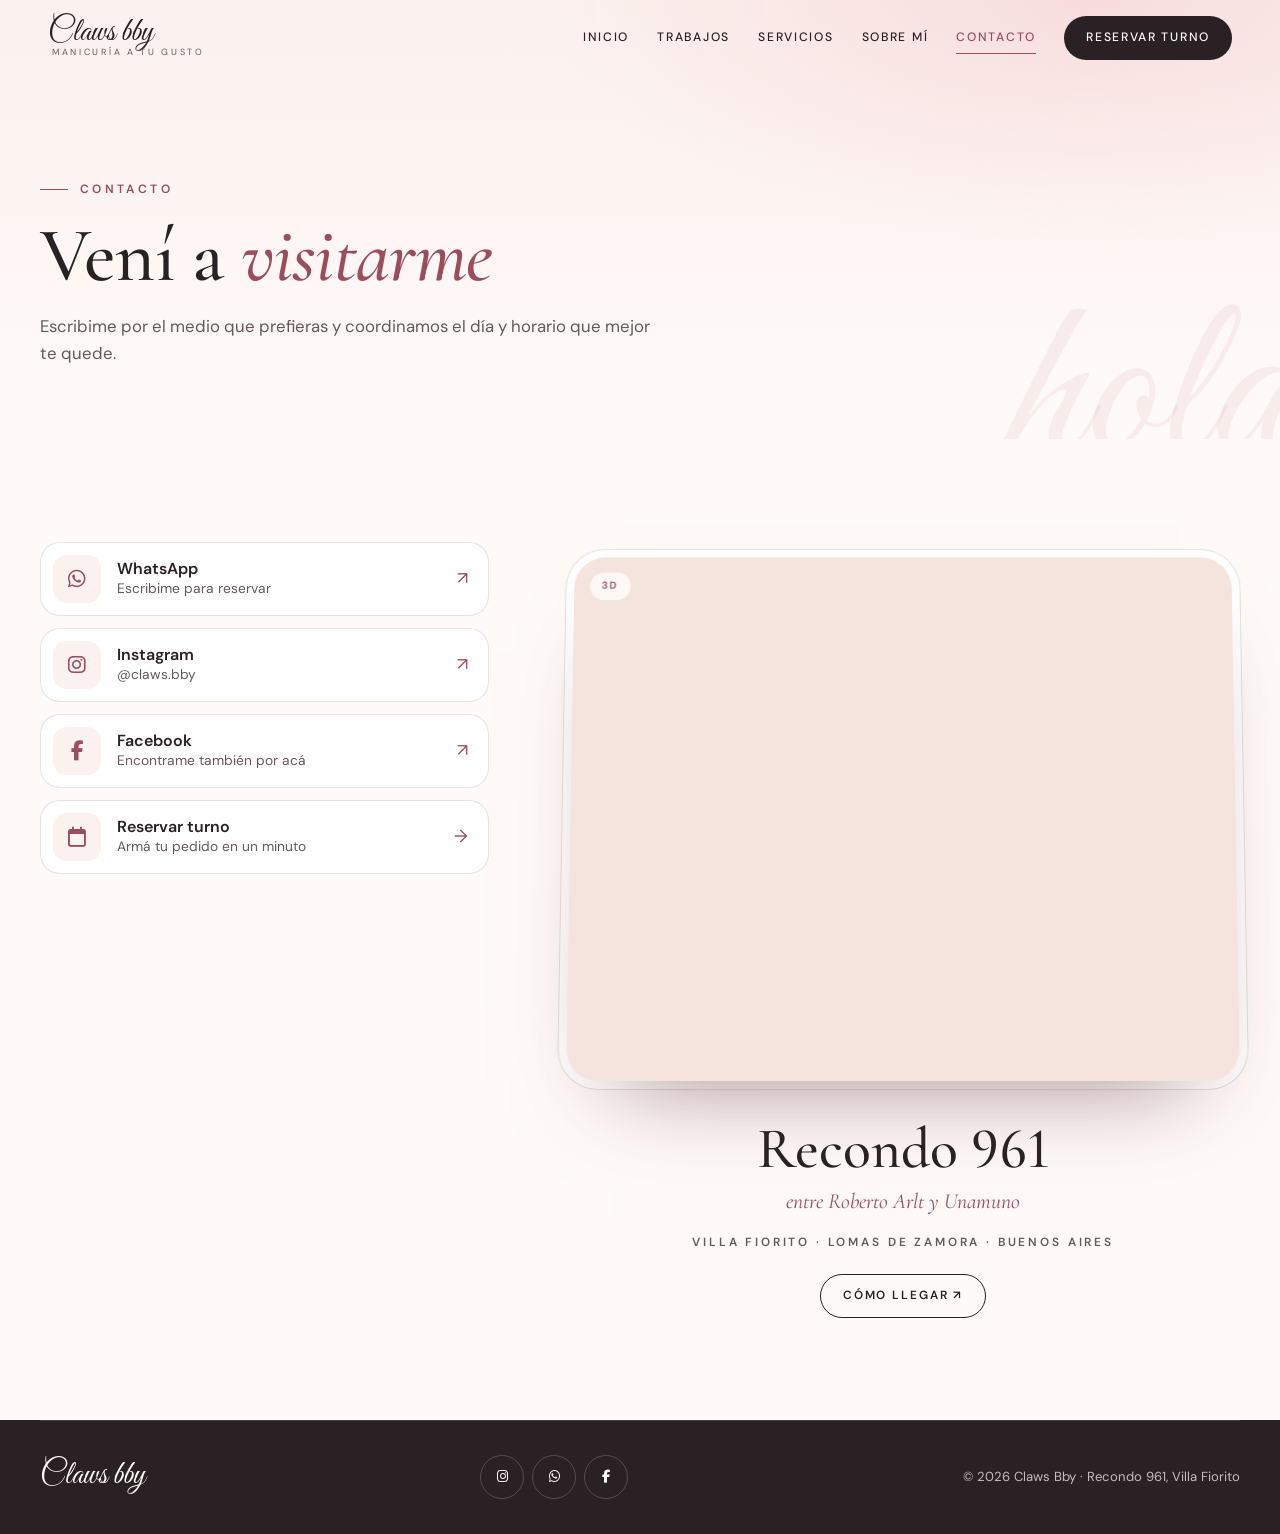
==== contacto.html @ deecb73c "Rediseño completo: rueda 3D de uñas y sitio dividido en subpáginas - Inicio de una sola pantalla: in" ====
<!DOCTYPE html>
<html lang="es">
<head>
    <meta charset="UTF-8">
    <meta name="viewport" content="width=device-width, initial-scale=1.0, viewport-fit=cover">
    <title>Claws Bby | Contacto y ubicación</title>
    <meta name="description" content="Contacto de Claws Bby: WhatsApp, Instagram, Facebook. Recondo 961 entre Roberto Arlt y Unamuno, Villa Fiorito.">
    <meta name="theme-color" content="#fbf3f1">

    <link rel="preconnect" href="https://fonts.googleapis.com">
    <link rel="preconnect" href="https://fonts.gstatic.com" crossorigin>
    <link href="https://fonts.googleapis.com/css2?family=Cormorant+Garamond:ital,wght@0,400;0,500;0,600;1,400;1,500&family=DM+Sans:opsz,wght@9..40,400;9..40,500;9..40,600&family=Great+Vibes&display=swap" rel="stylesheet">
    <link rel="stylesheet" href="https://cdnjs.cloudflare.com/ajax/libs/font-awesome/6.5.2/css/all.min.css">
    <link rel="icon" type="image/png" href="imagenes/logoclaws.png">
    <link rel="stylesheet" href="https://unpkg.com/maplibre-gl@4.7.1/dist/maplibre-gl.css">
    <link rel="stylesheet" href="styles/claws.css?v=3">

    <meta name="google-site-verification" content="ZXdp_35cvwfUtnxA4OKnfTFjsxWeMD-f0pZTL9o2TxY" />
</head>

<body>

    <a class="saltar-contenido" href="#contenido">Saltar al contenido</a>

    <header class="nav" id="nav">
        <a href="index.html" class="nav-logo" aria-label="Claws Bby, inicio">
            <span class="nav-logo-firma">Claws bby</span>
            <span class="nav-logo-sub">Manicuría a tu gusto</span>
        </a>

        <nav class="nav-links" id="nav-links" aria-label="Navegación principal">
            <a href="index.html">Inicio</a>
            <a href="trabajos.html">Trabajos</a>
            <a href="servicios.html">Servicios</a>
            <a href="sobre-mi.html">Sobre mí</a>
            <a href="contacto.html" aria-current="page">Contacto</a>
            <a href="registrar-turno.html" class="nav-cta">Reservar turno</a>
        </nav>

        <button class="nav-toggle" id="nav-toggle" type="button" aria-label="Abrir menú" aria-expanded="false" aria-controls="nav-links">
            <span></span><span></span>
        </button>
    </header>
<main id="contenido">
        <header class="cabecera">
            <div class="contenedor">
                <p class="kicker">Contacto</p>
                <h1>Vení a <em>visitarme</em></h1>
                <p class="bajada">Escribime por el medio que prefieras y coordinamos el día y horario que mejor te quede.</p>
            </div>
            <span class="cabecera-firma" aria-hidden="true">hola</span>
        </header>

        <section class="seccion">
            <div class="contenedor contacto-grid">
                <div class="canales">
                    <a class="canal revelar" href="https://wa.me/5491159372996" target="_blank" rel="noopener noreferrer">
                        <span class="canal-icono"><i class="fa-brands fa-whatsapp" aria-hidden="true"></i></span>
                        <span class="canal-texto"><strong>WhatsApp</strong><small>Escribime para reservar</small></span>
                        <span class="canal-flecha" aria-hidden="true">↗</span>
                    </a>
                    <a class="canal revelar" href="https://www.instagram.com/claws.bby" target="_blank" rel="noopener noreferrer">
                        <span class="canal-icono"><i class="fa-brands fa-instagram" aria-hidden="true"></i></span>
                        <span class="canal-texto"><strong>Instagram</strong><small>@claws.bby</small></span>
                        <span class="canal-flecha" aria-hidden="true">↗</span>
                    </a>
                    <a class="canal revelar" href="https://www.facebook.com/share/1Sc2dKCWpE/?mibextid=wwXIfr" target="_blank" rel="noopener noreferrer">
                        <span class="canal-icono"><i class="fa-brands fa-facebook-f" aria-hidden="true"></i></span>
                        <span class="canal-texto"><strong>Facebook</strong><small>Encontrame también por acá</small></span>
                        <span class="canal-flecha" aria-hidden="true">↗</span>
                    </a>
                    <a class="canal revelar" href="registrar-turno.html">
                        <span class="canal-icono"><i class="fa-regular fa-calendar" aria-hidden="true"></i></span>
                        <span class="canal-texto"><strong>Reservar turno</strong><small>Armá tu pedido en un minuto</small></span>
                        <span class="canal-flecha" aria-hidden="true">→</span>
                    </a>
                </div>

                <div class="mapa-bloque revelar">
                    <div class="mapa-marco">
                        <div class="mapa" id="mapa" role="region" aria-label="Mapa 3D con la ubicación de Claws Bby"></div>
                        <span class="mapa-etiqueta" aria-hidden="true">3D</span>
                    </div>
                    <div class="ubicacion">
                        <p class="ubicacion-nombre">Recondo 961</p>
                        <p class="ubicacion-detalle">entre Roberto Arlt y Unamuno</p>
                        <p class="ubicacion-localidad">Villa Fiorito · Lomas de Zamora · Buenos Aires</p>
                        <a class="boton boton-linea boton-chico" href="https://www.google.com/maps/dir/?api=1&amp;destination=Francisco+Recondo+961,+Villa+Fiorito,+Buenos+Aires,+Argentina" target="_blank" rel="noopener noreferrer">Cómo llegar ↗</a>
                    </div>
                </div>
            </div>
        </section>
    </main>

    <footer class="pie">
        <div class="contenedor pie-contenido">
            <a href="index.html" class="pie-firma">Claws bby</a>
            <div class="pie-redes">
                <a href="https://www.instagram.com/claws.bby" target="_blank" rel="noopener noreferrer" aria-label="Instagram"><i class="fa-brands fa-instagram" aria-hidden="true"></i></a>
                <a href="https://wa.me/5491159372996" target="_blank" rel="noopener noreferrer" aria-label="WhatsApp"><i class="fa-brands fa-whatsapp" aria-hidden="true"></i></a>
                <a href="https://www.facebook.com/share/1Sc2dKCWpE/?mibextid=wwXIfr" target="_blank" rel="noopener noreferrer" aria-label="Facebook"><i class="fa-brands fa-facebook-f" aria-hidden="true"></i></a>
            </div>
            <p>© 2026 Claws Bby · Recondo 961, Villa Fiorito</p>
        </div>
    </footer>

    <dialog class="visor" id="visor" aria-label="Foto ampliada">
        <button type="button" class="visor-cerrar" id="visor-cerrar" aria-label="Cerrar">✕</button>
        <button type="button" class="visor-nav visor-anterior" aria-label="Foto anterior">‹</button>
        <img id="visor-img" src="data:," alt="">
        <button type="button" class="visor-nav visor-siguiente" aria-label="Foto siguiente">›</button>
        <p id="visor-texto"></p>
    </dialog>

    <script src="js/comun.js?v=3" defer></script>
    <script src="https://unpkg.com/maplibre-gl@4.7.1/dist/maplibre-gl.js" defer></script>
    <script src="js/mapa.js?v=3" defer></script>
</body>
</html>
---- styles/claws.css ----
/* =========================================================
   Claws Bby · Estilos compartidos de todas las páginas
   Paleta tomada del banner: blush, nude, rosa viejo y tinta.
   ========================================================= */

@view-transition { navigation: auto; }

:root {
    --crema: #fffaf8;
    --blush: #fbf1ee;
    --blush-2: #f5e3de;
    --nude: #ead2c9;
    --rosa: #c97b86;
    --rosa-hondo: #9b4d5b;   /* rosa para texto: contraste AA sobre crema */
    --rosa-brillo: #f2c4c9;
    --oro: #c6a07a;
    --tinta: #2a2124;
    --tinta-suave: #66585c;
    --linea: rgba(42, 33, 36, 0.12);

    --f-display: "Cormorant Garamond", Georgia, serif;
    --f-firma: "Great Vibes", cursive;
    --f-texto: "DM Sans", system-ui, -apple-system, sans-serif;

    --ease-seda: cubic-bezier(0.22, 1, 0.36, 1);
    --ease-telon: cubic-bezier(0.76, 0, 0.24, 1);

    --ancho: 1200px;
    --nav-alto: 76px;
}

*,
*::before,
*::after { box-sizing: border-box; margin: 0; padding: 0; }

html { -webkit-text-size-adjust: 100%; }

body {
    font-family: var(--f-texto);
    font-size: 16px;
    line-height: 1.6;
    color: var(--tinta);
    background: var(--crema);
    -webkit-font-smoothing: antialiased;
    overflow-x: hidden;
    min-height: 100svh;
    display: flex;
    flex-direction: column;
}

main { flex: 1; }

img { display: block; max-width: 100%; }
a { color: inherit; }
button, input, select, textarea { font: inherit; color: inherit; }
button { cursor: pointer; background: none; border: 0; }

:focus-visible {
    outline: 2px solid var(--rosa-hondo);
    outline-offset: 3px;
    border-radius: 6px;
}

em {
    font-family: var(--f-display);
    font-style: italic;
    font-weight: 500;
    color: var(--rosa-hondo);
}

.contenedor {
    width: min(var(--ancho), 100% - 48px);
    margin-inline: auto;
}

.kicker {
    font-size: 0.75rem;
    font-weight: 600;
    letter-spacing: 0.28em;
    text-transform: uppercase;
    color: var(--rosa-hondo);
    display: inline-flex;
    align-items: center;
    gap: 12px;
}

.kicker::before {
    content: "";
    width: 28px;
    height: 1px;
    background: currentColor;
}

h1, h2 {
    font-family: var(--f-display);
    font-weight: 500;
    line-height: 1.02;
    letter-spacing: -0.01em;
    text-wrap: balance;
}

h1 { font-size: clamp(2.8rem, 6vw, 5.4rem); }
h2 { font-size: clamp(2.2rem, 4.4vw, 3.6rem); }

.saltar-contenido {
    position: absolute;
    left: 16px;
    top: -60px;
    z-index: 200;
    padding: 10px 16px;
    background: var(--tinta);
    color: var(--crema);
    border-radius: 999px;
    text-decoration: none;
}
.saltar-contenido:focus { top: 16px; }


/* ==================== BOTONES ==================== */

.boton {
    display: inline-flex;
    align-items: center;
    justify-content: center;
    gap: 10px;
    min-height: 52px;
    padding: 0 30px;
    border-radius: 999px;
    font-size: 0.8rem;
    font-weight: 600;
    letter-spacing: 0.16em;
    text-transform: uppercase;
    text-decoration: none;
    white-space: nowrap;
    transition: transform 0.35s var(--ease-seda), background-color 0.3s, color 0.3s, box-shadow 0.35s, border-color 0.3s;
}

.boton:hover { transform: translateY(-2px); }
.boton:active { transform: translateY(0) scale(0.98); }

.boton-relleno {
    background: var(--tinta);
    color: var(--crema);
    box-shadow: 0 14px 30px -14px rgba(42, 33, 36, 0.6);
}
.boton-relleno:hover { background: var(--rosa-hondo); }

.boton-linea { border: 1px solid var(--tinta); color: var(--tinta); }
.boton-linea:hover { background: var(--tinta); color: var(--crema); }

.boton-claro { background: var(--crema); color: var(--tinta); }
.boton-claro:hover { background: var(--rosa-brillo); }

.boton-chico { min-height: 44px; padding: 0 22px; font-size: 0.74rem; }


/* ==================== NAV ==================== */

.nav {
    position: fixed;
    top: 0;
    left: 0;
    right: 0;
    z-index: 50;
    height: var(--nav-alto);
    display: flex;
    align-items: center;
    justify-content: space-between;
    padding: 0 clamp(20px, 4vw, 48px);
    transition: background-color 0.4s, box-shadow 0.4s, transform 0.6s var(--ease-seda), opacity 0.6s;
    view-transition-name: nav;
}

.nav.con-fondo {
    background: rgba(255, 250, 248, 0.84);
    backdrop-filter: blur(14px) saturate(1.2);
    -webkit-backdrop-filter: blur(14px) saturate(1.2);
    box-shadow: 0 1px 0 var(--linea);
}

.nav-logo {
    display: flex;
    flex-direction: column;
    text-decoration: none;
    line-height: 1;
    position: relative;
    z-index: 2;
}

.nav-logo-firma { font-family: var(--f-firma); font-size: 2rem; line-height: 0.9; }

.nav-logo-sub {
    font-size: 0.56rem;
    letter-spacing: 0.3em;
    text-transform: uppercase;
    color: var(--tinta-suave);
    padding-left: 4px;
}

.nav-links {
    display: flex;
    align-items: center;
    gap: clamp(14px, 2.2vw, 32px);
}

.nav-links a {
    position: relative;
    font-size: 0.76rem;
    font-weight: 500;
    letter-spacing: 0.14em;
    text-transform: uppercase;
    text-decoration: none;
    padding: 10px 0;
}

.nav-links a:not(.nav-cta)::after {
    content: "";
    position: absolute;
    left: 0;
    right: 0;
    bottom: 4px;
    height: 1px;
    background: currentColor;
    transform: scaleX(0);
    transform-origin: right;
    transition: transform 0.4s var(--ease-seda);
}

.nav-links a:hover::after,
.nav-links a[aria-current="page"]::after { transform: scaleX(1); transform-origin: left; }

.nav-links a[aria-current="page"] { color: var(--rosa-hondo); }

.nav-links .nav-cta {
    padding: 12px 22px;
    border-radius: 999px;
    background: var(--tinta);
    color: var(--crema);
    transition: background-color 0.3s;
}
.nav-links .nav-cta:hover,
.nav-links .nav-cta[aria-current="page"] { background: var(--rosa-hondo); color: var(--crema); }

.nav-toggle { display: none; width: 44px; height: 44px; position: relative; z-index: 2; }

.nav-toggle span {
    position: absolute;
    left: 11px;
    width: 22px;
    height: 1.5px;
    background: var(--tinta);
    transition: transform 0.4s var(--ease-seda), top 0.4s var(--ease-seda);
}
.nav-toggle span:first-child { top: 18px; }
.nav-toggle span:last-child { top: 25px; }
.nav-toggle[aria-expanded="true"] span:first-child { top: 21.5px; transform: rotate(45deg); }
.nav-toggle[aria-expanded="true"] span:last-child { top: 21.5px; transform: rotate(-45deg); }


/* ==================== CABECERA DE SUBPÁGINA ==================== */

.cabecera {
    position: relative;
    padding: calc(var(--nav-alto) + clamp(48px, 8vw, 96px)) 0 clamp(40px, 6vw, 72px);
    background:
        radial-gradient(ellipse 60% 80% at 85% 0%, rgba(242, 196, 201, 0.45), transparent 70%),
        linear-gradient(180deg, var(--blush) 0%, var(--crema) 100%);
    overflow: hidden;
}

.cabecera .contenedor { position: relative; }

.cabecera h1 { margin: 18px 0 18px; max-width: 14ch; }
.cabecera p.bajada { max-width: 52ch; color: var(--tinta-suave); font-size: 1.05rem; }

.cabecera-firma {
    position: absolute;
    right: -1vw;
    bottom: -0.32em;
    font-family: var(--f-firma);
    font-size: clamp(7rem, 18vw, 16rem);
    line-height: 1;
    color: rgba(201, 123, 134, 0.1);
    pointer-events: none;
    user-select: none;
    white-space: nowrap;
}

.cabecera > .contenedor > * { animation: aparecer 0.9s var(--ease-seda) both; }
.cabecera > .contenedor > :nth-child(2) { animation-delay: 0.08s; }
.cabecera > .contenedor > :nth-child(3) { animation-delay: 0.16s; }

@keyframes aparecer { from { opacity: 0; transform: translateY(22px); } }

.seccion { padding: clamp(56px, 8vw, 110px) 0; }


/* ==================== REVELADO AL SCROLL ==================== */

.revelar {
    opacity: 0;
    transform: translateY(28px);
    transition: opacity 0.9s var(--ease-seda), transform 0.9s var(--ease-seda);
    transition-delay: var(--retraso, 0s);
}

.revelar.visible { opacity: 1; transform: none; }


/* ==================== INICIO · INTRO ==================== */

.intro {
    position: fixed;
    inset: 0;
    z-index: 100;
    display: grid;
    place-items: center;
    background: radial-gradient(ellipse at 50% 40%, #fff 0%, var(--blush) 55%, var(--blush-2) 100%);
    transition: transform 1s var(--ease-telon), border-radius 1s var(--ease-telon);
    will-change: transform;
}

.intro.saliendo {
    transform: translateY(-104%);
    border-bottom-left-radius: 50% 12vh;
    border-bottom-right-radius: 50% 12vh;
}

.intro.oculta { display: none; }

.intro-brillo {
    position: absolute;
    inset: 0;
    background:
        radial-gradient(circle at 20% 25%, rgba(242, 196, 201, 0.55), transparent 40%),
        radial-gradient(circle at 80% 75%, rgba(234, 210, 201, 0.7), transparent 45%);
    animation: respirar 6s ease-in-out infinite alternate;
}

.intro-centro {
    position: relative;
    display: flex;
    flex-direction: column;
    align-items: center;
    width: min(640px, 92vw);
}

.intro-arco {
    width: 120px;
    height: 70px;
    fill: none;
    stroke: var(--rosa);
    stroke-width: 1.4;
    stroke-linecap: round;
    stroke-dasharray: 200;
    stroke-dashoffset: 200;
    animation: trazar 1.1s var(--ease-seda) 0.1s forwards;
    margin-bottom: -18px;
}

.intro-firma { width: 100%; height: auto; overflow: visible; }

.intro-firma text {
    font-family: var(--f-firma);
    font-size: 150px;
    fill: transparent;
    stroke: var(--tinta);
    stroke-width: 1.2;
    stroke-dasharray: 1400;
    stroke-dashoffset: 1400;
    animation: trazar 2s var(--ease-seda) 0.25s forwards, rellenar 0.8s ease 1.5s forwards;
}

.intro-sub {
    display: flex;
    margin-top: -6px;
    font-size: clamp(0.72rem, 2.4vw, 0.9rem);
    font-weight: 500;
    letter-spacing: 0.32em;
    text-transform: uppercase;
    color: var(--tinta-suave);
}

.intro-sub span {
    display: inline-block;
    opacity: 0;
    transform: translateY(10px);
    animation: subir 0.6s var(--ease-seda) forwards;
}

.intro-sub .hueco { width: 0.6em; }

.intro-corazon {
    width: 18px;
    margin-top: 22px;
    fill: var(--rosa);
    opacity: 0;
    transform: scale(0);
    animation: latido 0.9s var(--ease-seda) 2.15s forwards;
}

.intro-saltar {
    position: absolute;
    bottom: max(28px, env(safe-area-inset-bottom));
    left: 50%;
    transform: translateX(-50%);
    min-height: 44px;
    padding: 0 20px;
    font-size: 0.72rem;
    letter-spacing: 0.22em;
    text-transform: uppercase;
    color: var(--tinta-suave);
    border-radius: 999px;
    transition: color 0.2s, background 0.2s;
}
.intro-saltar:hover { color: var(--tinta); background: rgba(255, 255, 255, 0.6); }

@keyframes trazar { to { stroke-dashoffset: 0; } }
@keyframes rellenar { to { fill: var(--tinta); stroke-width: 0; } }
@keyframes subir { to { opacity: 1; transform: translateY(0); } }
@keyframes latido {
    0% { opacity: 0; transform: scale(0); }
    60% { opacity: 1; transform: scale(1.35); }
    100% { opacity: 1; transform: scale(1); }
}
@keyframes respirar { to { transform: scale(1.08); opacity: 0.8; } }

body.intro-activa { overflow: hidden; }
body.intro-activa .nav { opacity: 0; transform: translateY(-20px); }
body.intro-activa .inicio-texto > *,
body.intro-activa .inicio-ficha,
body.intro-activa .pista { opacity: 0; transform: translateY(24px); }


/* ==================== INICIO · RUEDA 3D ==================== */

.inicio {
    position: relative;
    height: 100svh;
    min-height: 600px;
    display: grid;
    grid-template-columns: minmax(320px, 0.8fr) 1.3fr;
    grid-template-rows: 1fr auto;
    padding: calc(var(--nav-alto) + 2vh) clamp(24px, 5vw, 72px) 4vh;
    column-gap: 2vw;
    overflow: hidden;
    background:
        radial-gradient(ellipse 55% 65% at 68% 50%, #fff 0%, transparent 70%),
        linear-gradient(180deg, var(--blush) 0%, var(--crema) 100%);
}

.inicio-fondo { position: absolute; inset: 0; pointer-events: none; }

.orbe { position: absolute; border-radius: 50%; filter: blur(60px); opacity: 0.7; }
.orbe-1 { width: 40vw; height: 40vw; right: 10%; top: 10%; background: rgba(242, 196, 201, 0.55); }
.orbe-2 { width: 30vw; height: 30vw; left: -6%; bottom: -10%; background: rgba(234, 210, 201, 0.8); }

.inicio-texto {
    position: relative;
    z-index: 3;
    grid-column: 1;
    grid-row: 1;
    align-self: center;
    max-width: 460px;
}

.inicio-texto h1 { margin: 20px 0 20px; font-size: clamp(3rem, 6vw, 5.8rem); }
.inicio-texto h1 em { display: block; padding-left: 0.6em; }
.inicio-texto p { max-width: 36ch; color: var(--tinta-suave); font-size: 1.02rem; }

.inicio-acciones { display: flex; gap: 12px; flex-wrap: wrap; margin-top: 30px; }

.inicio-texto > *,
.inicio-ficha,
.pista { transition: opacity 0.9s var(--ease-seda), transform 0.9s var(--ease-seda); }
.inicio-texto > :nth-child(2) { transition-delay: 0.08s; }
.inicio-texto > :nth-child(3) { transition-delay: 0.16s; }
.inicio-texto > :nth-child(4) { transition-delay: 0.24s; }
.inicio-ficha { transition-delay: 0.35s; }
.pista { transition-delay: 0.5s; }

.escena3d {
    position: relative;
    z-index: 2;
    grid-column: 2;
    grid-row: 1 / span 2;
    min-height: 0;
    touch-action: pan-y;
    cursor: grab;
    user-select: none;
    -webkit-user-select: none;
}

.escena3d:active { cursor: grabbing; }

.escena3d canvas { position: absolute; inset: 0; width: 100% !important; height: 100% !important; display: block; }

.escena3d-respaldo {
    position: absolute;
    inset: 0;
    display: grid;
    place-items: center;
    text-align: center;
    padding: 24px;
    color: var(--tinta-suave);
}

.escena3d-cargando {
    position: absolute;
    left: 50%;
    top: 50%;
    width: 36px;
    height: 36px;
    margin: -18px 0 0 -18px;
    border-radius: 50%;
    border: 2px solid var(--rosa-brillo);
    border-top-color: var(--rosa-hondo);
    animation: girar 0.9s linear infinite;
}

@keyframes girar { to { transform: rotate(360deg); } }

/* ficha del diseño seleccionado */
.inicio-ficha {
    position: relative;
    z-index: 3;
    grid-column: 1;
    grid-row: 2;
    display: flex;
    align-items: center;
    gap: 22px;
    flex-wrap: wrap;
}

.contador {
    display: flex;
    align-items: baseline;
    gap: 10px;
    font-family: var(--f-display);
    font-variant-numeric: lining-nums tabular-nums;
    font-size: 1.05rem;
    color: var(--tinta-suave);
}

.contador b { font-weight: 500; font-size: 2.6rem; line-height: 1; color: var(--tinta); }

.ficha { min-width: 0; flex: 1; }

.ficha-tipo {
    font-size: 0.7rem;
    font-weight: 600;
    letter-spacing: 0.24em;
    text-transform: uppercase;
    color: var(--rosa-hondo);
}

.ficha-detalle {
    font-family: var(--f-display);
    font-size: 1.4rem;
    font-style: italic;
    line-height: 1.2;
}

.ficha.cambiando > * { animation: fichaEntra 0.5s var(--ease-seda); }

@keyframes fichaEntra {
    from { opacity: 0; transform: translateY(8px); filter: blur(4px); }
    to { opacity: 1; transform: none; filter: none; }
}

.foto-real {
    display: flex;
    align-items: center;
    gap: 10px;
    padding: 6px 14px 6px 6px;
    min-height: 52px;
    border-radius: 999px;
    background: rgba(255, 255, 255, 0.75);
    border: 1px solid var(--linea);
    font-size: 0.74rem;
    font-weight: 500;
    line-height: 1.2;
    text-align: left;
    transition: border-color 0.3s, box-shadow 0.3s;
}

.foto-real:hover { border-color: var(--rosa-brillo); box-shadow: 0 10px 24px -14px rgba(155, 77, 91, 0.5); }

.foto-real img { width: 40px; height: 40px; border-radius: 50%; object-fit: cover; }
.foto-real small { display: block; color: var(--tinta-suave); font-size: 0.68rem; }

.controles { display: flex; gap: 10px; }

.control {
    width: 48px;
    height: 48px;
    border-radius: 50%;
    border: 1px solid var(--linea);
    background: rgba(255, 255, 255, 0.6);
    display: grid;
    place-items: center;
    transition: background-color 0.3s, border-color 0.3s, transform 0.3s var(--ease-seda);
}

.control svg {
    width: 18px;
    height: 18px;
    fill: none;
    stroke: var(--tinta);
    stroke-width: 1.5;
    stroke-linecap: round;
    stroke-linejoin: round;
    transition: stroke 0.3s;
}

.control:hover { background: var(--tinta); border-color: var(--tinta); }
.control:hover svg { stroke: var(--crema); }
.control:active { transform: scale(0.94); }

.pista {
    position: absolute;
    right: clamp(24px, 5vw, 72px);
    bottom: 4vh;
    z-index: 3;
    font-size: 0.7rem;
    font-weight: 500;
    letter-spacing: 0.22em;
    text-transform: uppercase;
    color: var(--tinta-suave);
    pointer-events: none;
}

.pista.oculta { opacity: 0 !important; }

.pista-desktop, .pista-movil { display: inline-flex; align-items: center; gap: 10px; }
.pista-movil { display: none; }

.raton {
    width: 18px;
    height: 28px;
    border: 1.5px solid currentColor;
    border-radius: 10px;
    display: grid;
    justify-items: center;
    padding-top: 5px;
}

.raton span {
    width: 2px;
    height: 6px;
    border-radius: 2px;
    background: currentColor;
    animation: rueda 1.6s ease-in-out infinite;
}

.dedo { font-size: 1.1rem; animation: deslizar 1.6s ease-in-out infinite; display: inline-block; }

@keyframes rueda { 0% { transform: translateY(0); opacity: 1; } 70% { transform: translateY(8px); opacity: 0; } 100% { opacity: 0; } }
@keyframes deslizar { 0%, 100% { transform: translateX(-6px); } 50% { transform: translateX(6px); } }


/* ==================== SOBRE MÍ ==================== */

.sobre-grid {
    display: grid;
    grid-template-columns: 0.9fr 1.1fr;
    gap: clamp(40px, 7vw, 110px);
    align-items: center;
}

.sobre-foto {
    position: relative;
    aspect-ratio: 4 / 5;
    border-radius: 999px 999px 28px 28px;
    overflow: hidden;
    box-shadow: 0 40px 80px -40px rgba(90, 40, 50, 0.45);
}

.sobre-foto img { width: 100%; height: 100%; object-fit: cover; }

.sobre-sello {
    position: absolute;
    right: 22px;
    bottom: 18px;
    font-family: var(--f-firma);
    font-size: 3.6rem;
    line-height: 1;
    color: #fff;
    text-shadow: 0 2px 20px rgba(0, 0, 0, 0.3);
}

.sobre-texto h2 { margin-bottom: 22px; }
.sobre-texto > p { max-width: 52ch; color: var(--tinta-suave); margin-bottom: 14px; }

.valores {
    list-style: none;
    margin-top: 36px;
    display: grid;
    grid-template-columns: 1fr 1fr;
    border-top: 1px solid var(--linea);
}

.valores li { display: flex; gap: 16px; padding: 22px 18px 22px 0; border-bottom: 1px solid var(--linea); }

.valor-num { font-family: var(--f-display); font-style: italic; font-size: 1.1rem; color: var(--rosa-hondo); }
.valores h3 { font-size: 0.98rem; font-weight: 600; margin-bottom: 2px; }
.valores p { font-size: 0.9rem; color: var(--tinta-suave); }

.cita {
    text-align: center;
    padding: clamp(56px, 8vw, 100px) 0;
}

.cita blockquote {
    font-family: var(--f-display);
    font-style: italic;
    font-size: clamp(1.8rem, 3.6vw, 2.8rem);
    line-height: 1.2;
    max-width: 24ch;
    margin: 0 auto;
}

.cita cite { display: block; margin-top: 18px; font-family: var(--f-firma); font-size: 2.2rem; font-style: normal; color: var(--rosa-hondo); }


/* ==================== SERVICIOS ==================== */

.lista-precios { list-style: none; max-width: 880px; margin: 0 auto; counter-reset: servicio; }

.lista-precios li {
    counter-increment: servicio;
    display: grid;
    grid-template-columns: auto 1fr auto;
    align-items: end;
    gap: 22px;
    padding: 26px 8px;
    border-bottom: 1px solid var(--linea);
    border-radius: 12px;
    transition: background-color 0.4s, padding 0.4s var(--ease-seda);
}

.lista-precios li:hover { background: rgba(251, 241, 238, 0.9); padding-inline: 20px; }

.precio-nombre h3 { font-family: var(--f-display); font-size: clamp(1.5rem, 2.6vw, 2rem); font-weight: 500; line-height: 1.1; }

.precio-nombre h3::before {
    content: "0" counter(servicio);
    font-family: var(--f-texto);
    font-size: 0.7rem;
    letter-spacing: 0.2em;
    color: var(--rosa-hondo);
    margin-right: 14px;
    vertical-align: middle;
}

.precio-nombre p { color: var(--tinta-suave); font-size: 0.92rem; margin-top: 4px; }

.precio-linea {
    height: 1px;
    margin-bottom: 10px;
    background-image: linear-gradient(90deg, var(--tinta-suave) 1px, transparent 1px);
    background-size: 6px 1px;
    opacity: 0.35;
}

.lista-precios strong {
    font-family: var(--f-display);
    font-variant-numeric: lining-nums;
    font-size: clamp(1.5rem, 2.6vw, 2rem);
    font-weight: 600;
}

.pasos {
    list-style: none;
    display: grid;
    grid-template-columns: repeat(3, 1fr);
    gap: 18px;
    margin-top: 48px;
}

.paso {
    padding: 30px 28px;
    border-radius: 28px;
    background: #fff;
    border: 1px solid var(--linea);
}

.paso-num { font-family: var(--f-firma); font-size: 2.6rem; line-height: 1; color: var(--rosa); }
.paso h3 { font-family: var(--f-display); font-weight: 500; font-size: 1.6rem; margin: 10px 0 6px; }
.paso p { color: var(--tinta-suave); font-size: 0.94rem; }

.fondo-blush { background: var(--blush); border-radius: 48px; }

.titulo-centro { text-align: center; margin-bottom: 8px; }
.titulo-centro .kicker::after { content: ""; width: 28px; height: 1px; background: currentColor; }
.titulo-centro h2 { margin-top: 16px; }


/* ==================== TRABAJOS ==================== */

.filtros {
    display: flex;
    gap: 8px;
    flex-wrap: wrap;
    margin-bottom: 36px;
}

.filtro {
    min-height: 44px;
    padding: 0 20px;
    border-radius: 999px;
    border: 1px solid var(--linea);
    font-size: 0.78rem;
    font-weight: 500;
    letter-spacing: 0.08em;
    background: #fff;
    transition: background-color 0.3s, color 0.3s, border-color 0.3s;
}

.filtro:hover { border-color: var(--tinta); }
.filtro[aria-pressed="true"] { background: var(--tinta); color: var(--crema); border-color: var(--tinta); }

.galeria {
    columns: 3 280px;
    column-gap: 18px;
}

.obra {
    position: relative;
    display: block;
    width: 100%;
    margin-bottom: 18px;
    break-inside: avoid;
    border-radius: 24px;
    overflow: hidden;
    background: var(--nude);
    cursor: zoom-in;
    text-align: left;
    transition: transform 0.5s var(--ease-seda), box-shadow 0.5s;
}

.obra:nth-child(3n + 2) { aspect-ratio: 3 / 4.4; }
.obra:nth-child(3n + 1),
.obra:nth-child(3n) { aspect-ratio: 3 / 3.8; }

.obra img {
    width: 100%;
    height: 100%;
    object-fit: cover;
    transition: transform 0.9s var(--ease-seda);
}

.obra::after {
    content: "";
    position: absolute;
    inset: 0;
    background: linear-gradient(180deg, transparent 50%, rgba(42, 33, 36, 0.65));
    opacity: 0.85;
    transition: opacity 0.4s;
}

.obra-texto {
    position: absolute;
    left: 20px;
    right: 20px;
    bottom: 18px;
    z-index: 1;
    color: #fff;
}

.obra-texto small { font-size: 0.66rem; font-weight: 600; letter-spacing: 0.22em; text-transform: uppercase; opacity: 0.85; }
.obra-texto span { display: block; font-family: var(--f-display); font-style: italic; font-size: 1.35rem; line-height: 1.15; }

.obra:hover { box-shadow: 0 30px 60px -30px rgba(90, 40, 50, 0.55); }
.obra:hover img { transform: scale(1.06); }

.obra.oculta { display: none; }


/* ==================== CONTACTO ==================== */

.contacto-grid {
    display: grid;
    grid-template-columns: 0.8fr 1.2fr;
    gap: clamp(40px, 6vw, 90px);
    align-items: start;
}

.canales { display: grid; gap: 12px; }

.canal {
    display: flex;
    align-items: center;
    gap: 16px;
    min-height: 72px;
    padding: 12px 20px 12px 12px;
    border-radius: 20px;
    background: #fff;
    border: 1px solid var(--linea);
    text-decoration: none;
    transition: transform 0.4s var(--ease-seda), box-shadow 0.4s, border-color 0.3s;
}

.canal:hover { transform: translateX(6px); border-color: var(--rosa-brillo); box-shadow: 0 20px 40px -24px rgba(155, 77, 91, 0.45); }

.canal-icono {
    width: 48px;
    height: 48px;
    border-radius: 14px;
    display: grid;
    place-items: center;
    background: var(--blush);
    color: var(--rosa-hondo);
    font-size: 1.25rem;
    flex-shrink: 0;
    transition: background-color 0.3s, color 0.3s;
}

.canal:hover .canal-icono { background: var(--tinta); color: var(--crema); }

.canal-texto { display: flex; flex-direction: column; flex: 1; line-height: 1.3; }
.canal-texto strong { font-weight: 600; }
.canal-texto small { color: var(--tinta-suave); font-size: 0.86rem; }

.canal-flecha { font-size: 1.1rem; color: var(--rosa-hondo); transition: transform 0.4s var(--ease-seda); }
.canal:hover .canal-flecha { transform: translate(3px, -3px); }

.mapa-marco {
    position: relative;
    aspect-ratio: 5 / 4;
    border-radius: 32px;
    overflow: hidden;
    background: var(--blush-2);
    box-shadow: 0 50px 90px -50px rgba(90, 40, 50, 0.55), 0 0 0 8px #fff, 0 0 0 9px var(--linea);
    transform: perspective(1400px) rotateX(4deg);
    transform-origin: 50% 100%;
}

.mapa { position: absolute; inset: 0; }

.mapa-etiqueta {
    position: absolute;
    top: 16px;
    left: 16px;
    z-index: 2;
    padding: 6px 12px;
    border-radius: 999px;
    background: rgba(255, 250, 248, 0.9);
    font-size: 0.66rem;
    font-weight: 600;
    letter-spacing: 0.22em;
    color: var(--rosa-hondo);
}

.mapa-iframe { width: 100%; height: 100%; border: 0; filter: saturate(0.6) sepia(0.15) hue-rotate(-12deg); }

.pin { position: relative; width: 56px; height: 72px; display: grid; justify-items: center; }

.pin-gota {
    width: 48px;
    height: 48px;
    border-radius: 50% 50% 50% 0;
    transform: rotate(-45deg);
    background: linear-gradient(135deg, var(--rosa) 0%, var(--rosa-hondo) 100%);
    box-shadow: 0 10px 24px -6px rgba(155, 77, 91, 0.6), 0 0 0 4px #fff;
    display: grid;
    place-items: center;
    animation: pinRebote 2.4s var(--ease-seda) infinite;
}

.pin-gota svg { width: 20px; transform: rotate(45deg); fill: #fff; }

.pin-sombra {
    position: absolute;
    bottom: 0;
    width: 26px;
    height: 8px;
    border-radius: 50%;
    background: rgba(90, 40, 50, 0.3);
    filter: blur(2px);
    animation: pinSombra 2.4s var(--ease-seda) infinite;
}

.pin-onda {
    position: absolute;
    bottom: -14px;
    width: 90px;
    height: 36px;
    border-radius: 50%;
    border: 2px solid var(--rosa);
    opacity: 0;
    animation: onda 2.4s ease-out infinite;
}

@keyframes pinRebote { 0%, 100% { translate: 0 0; } 50% { translate: 0 -8px; } }
@keyframes pinSombra { 0%, 100% { transform: scale(1); opacity: 1; } 50% { transform: scale(0.7); opacity: 0.6; } }
@keyframes onda { 0% { transform: scale(0.3); opacity: 0.9; } 100% { transform: scale(1.4); opacity: 0; } }

.ubicacion { margin-top: 40px; text-align: center; }

.ubicacion-nombre { font-family: var(--f-display); font-size: clamp(2.4rem, 5vw, 3.6rem); font-weight: 500; line-height: 1; font-variant-numeric: lining-nums; }
.ubicacion-detalle { font-family: var(--f-display); font-style: italic; font-size: 1.35rem; color: var(--rosa-hondo); margin-top: 6px; }

.ubicacion-localidad {
    font-size: 0.74rem;
    font-weight: 600;
    letter-spacing: 0.24em;
    text-transform: uppercase;
    color: var(--tinta-suave);
    margin: 14px 0 22px;
}

.maplibregl-ctrl-group { border-radius: 14px !important; box-shadow: 0 8px 20px -10px rgba(0, 0, 0, 0.25) !important; }
.maplibregl-ctrl-attrib { font-size: 10px; background: rgba(255, 250, 248, 0.75) !important; }


/* ==================== TURNOS ==================== */

.turno-grid {
    display: grid;
    grid-template-columns: 1.25fr 0.75fr;
    gap: clamp(28px, 4vw, 56px);
    align-items: start;
}

.tarjeta-form {
    padding: clamp(28px, 4vw, 48px);
    border-radius: 32px;
    background: #fff;
    border: 1px solid var(--linea);
    box-shadow: 0 40px 80px -50px rgba(90, 40, 50, 0.4);
}

.tarjeta-form h2 { font-size: clamp(1.9rem, 3vw, 2.4rem); margin-bottom: 6px; }
.tarjeta-form > p { color: var(--tinta-suave); margin-bottom: 28px; }

.campos { display: grid; grid-template-columns: 1fr 1fr; gap: 18px; }
.campo { display: flex; flex-direction: column; gap: 8px; }
.campo-ancho { grid-column: 1 / -1; }

.campo label,
.campo legend { font-size: 0.78rem; font-weight: 600; letter-spacing: 0.06em; }

.campo input,
.campo select,
.campo textarea {
    min-height: 52px;
    padding: 12px 16px;
    border-radius: 16px;
    border: 1px solid var(--linea);
    background: var(--crema);
    font-size: 1rem;
    transition: border-color 0.3s, box-shadow 0.3s, background-color 0.3s;
}

.campo textarea { min-height: 110px; resize: vertical; }

.campo input:focus,
.campo select:focus,
.campo textarea:focus {
    outline: none;
    border-color: var(--rosa);
    background: #fff;
    box-shadow: 0 0 0 4px rgba(242, 196, 201, 0.55);
}

.campo .ayuda { font-size: 0.8rem; color: var(--tinta-suave); }
.campo .error { font-size: 0.8rem; color: #b3261e; min-height: 1em; }

.opciones-chip { display: flex; gap: 8px; flex-wrap: wrap; border: 0; }

.opciones-chip label {
    position: relative;
    display: inline-flex;
    align-items: center;
    min-height: 44px;
    padding: 0 18px;
    border-radius: 999px;
    border: 1px solid var(--linea);
    background: var(--crema);
    font-weight: 500;
    font-size: 0.88rem;
    letter-spacing: 0;
    cursor: pointer;
    transition: background-color 0.3s, color 0.3s, border-color 0.3s;
}

.opciones-chip input { position: absolute; opacity: 0; pointer-events: none; }
.opciones-chip label:has(input:checked) { background: var(--tinta); color: var(--crema); border-color: var(--tinta); }
.opciones-chip label:has(input:focus-visible) { outline: 2px solid var(--rosa-hondo); outline-offset: 3px; }

.form-pie { display: flex; align-items: center; gap: 16px; flex-wrap: wrap; margin-top: 28px; }
.form-pie small { color: var(--tinta-suave); font-size: 0.82rem; max-width: 32ch; }

.boton-whatsapp { background: #1f7a4d; color: #fff; }
.boton-whatsapp:hover { background: #17603c; }

.lateral { display: grid; gap: 18px; }

.tarjeta-qr {
    padding: 28px;
    border-radius: 32px;
    background: var(--blush);
    text-align: center;
}

.tarjeta-qr img {
    width: min(220px, 100%);
    margin: 18px auto 14px;
    border-radius: 20px;
    background: #fff;
    padding: 12px;
}

.tarjeta-qr p { color: var(--tinta-suave); font-size: 0.9rem; }


/* ==================== CTA Y FOOTER ==================== */

.final {
    position: relative;
    padding: clamp(80px, 11vw, 140px) 0;
    background: var(--tinta);
    color: var(--crema);
    text-align: center;
    overflow: hidden;
}

.final-firma {
    position: absolute;
    left: 50%;
    top: 50%;
    transform: translate(-50%, -55%);
    font-family: var(--f-firma);
    font-size: clamp(8rem, 22vw, 20rem);
    color: rgba(242, 196, 201, 0.08);
    white-space: nowrap;
    pointer-events: none;
}

.final-contenido { position: relative; }
.final h2 { max-width: 16ch; margin: 0 auto 36px; }
.final h2 em { color: var(--rosa-brillo); display: block; }

.pie { background: var(--tinta); color: rgba(255, 250, 248, 0.72); padding: 0 0 32px; }

.pie-contenido {
    display: flex;
    align-items: center;
    justify-content: space-between;
    gap: 24px;
    padding-top: 30px;
    border-top: 1px solid rgba(255, 250, 248, 0.12);
    font-size: 0.82rem;
    flex-wrap: wrap;
}

.pie-firma { font-family: var(--f-firma); font-size: 2rem; color: var(--crema); text-decoration: none; }

.pie-redes { display: flex; gap: 8px; }

.pie-redes a {
    width: 44px;
    height: 44px;
    border-radius: 50%;
    display: grid;
    place-items: center;
    border: 1px solid rgba(255, 250, 248, 0.2);
    color: var(--crema);
    text-decoration: none;
    transition: background-color 0.3s, color 0.3s;
}

.pie-redes a:hover { background: var(--rosa-brillo); color: var(--tinta); }

/* footer mínimo del inicio */
.pie-inicio { display: none; }


/* ==================== VISOR ==================== */

.visor {
    margin: auto;
    border: 0;
    padding: 0;
    background: transparent;
    max-width: min(92vw, 560px);
    overflow: visible;
}

.visor::backdrop { background: rgba(42, 33, 36, 0.75); backdrop-filter: blur(8px); }
.visor[open] { animation: visorEntra 0.5s var(--ease-seda); }

.visor img {
    max-height: 78vh;
    width: auto;
    margin: 0 auto;
    border-radius: 24px;
    box-shadow: 0 40px 80px -20px rgba(0, 0, 0, 0.5);
}

.visor p { margin-top: 16px; text-align: center; color: var(--crema); font-family: var(--f-display); font-style: italic; font-size: 1.3rem; }

.visor-cerrar,
.visor-nav {
    position: absolute;
    width: 44px;
    height: 44px;
    border-radius: 50%;
    background: var(--crema);
    color: var(--tinta);
    font-size: 1rem;
    z-index: 2;
    display: grid;
    place-items: center;
}

.visor-cerrar { top: -14px; right: -14px; }
.visor-nav { top: 50%; transform: translateY(-50%); }
.visor-anterior { left: -22px; }
.visor-siguiente { right: -22px; }

@keyframes visorEntra { from { opacity: 0; transform: scale(0.94) translateY(12px); } }


/* ==================== RESPONSIVE ==================== */

@media (max-width: 1023px) {
    .inicio {
        height: auto;
        min-height: 100svh;
        grid-template-columns: 1fr;
        grid-template-rows: auto minmax(330px, 1fr) auto;
        padding: calc(var(--nav-alto) + 4px) 20px calc(24px + env(safe-area-inset-bottom));
        text-align: center;
    }

    .inicio-texto { grid-row: 1; justify-self: center; max-width: 560px; }
    .inicio-texto h1 { margin: 10px 0 8px; font-size: clamp(2.4rem, 9vw, 3.8rem); }
    .inicio-texto h1 em { display: inline; padding-left: 0; white-space: nowrap; }
    .inicio-texto p { margin: 0 auto; font-size: 0.95rem; }
    .inicio-acciones { justify-content: center; margin-top: 18px; }
    .inicio-acciones .boton { min-height: 46px; padding: 0 22px; }

    .escena3d { grid-column: 1; grid-row: 2; min-height: 330px; margin: 0 -20px; }

    .inicio-ficha { grid-row: 3; justify-content: center; gap: 14px; }
    .contador { display: none; }
    .ficha { flex: 1 1 100%; text-align: center; }
    .ficha-detalle { font-size: 1.25rem; }

    .pista { left: 0; right: 0; bottom: auto; top: auto; text-align: center; position: relative; grid-column: 1; grid-row: 2; align-self: end; margin-bottom: 6px; }

    .sobre-grid, .contacto-grid, .turno-grid { grid-template-columns: 1fr; }
    .sobre-foto { max-width: 420px; margin: 0 auto; width: 100%; }
    .pasos { grid-template-columns: 1fr; }
}

@media (max-width: 1023px), (pointer: coarse) {
    .pista-desktop { display: none; }
    .pista-movil { display: inline-flex; }
}

@media (max-width: 900px) {
    .nav-toggle { display: block; }

    .nav-links {
        position: fixed;
        inset: 0;
        flex-direction: column;
        justify-content: center;
        gap: 14px;
        background: rgba(255, 250, 248, 0.97);
        backdrop-filter: blur(16px);
        -webkit-backdrop-filter: blur(16px);
        opacity: 0;
        visibility: hidden;
        transition: opacity 0.4s, visibility 0.4s;
    }

    .nav-links a { font-family: var(--f-display); font-size: 2rem; letter-spacing: 0; text-transform: none; }
    .nav-links .nav-cta { font-family: var(--f-texto); font-size: 0.85rem; letter-spacing: 0.16em; text-transform: uppercase; margin-top: 12px; }

    .nav-links.abierto { opacity: 1; visibility: visible; }
}

@media (max-width: 600px) {
    :root { --nav-alto: 66px; }
    .nav-logo-firma { font-size: 1.7rem; }

    .valores { grid-template-columns: 1fr; }
    .lista-precios li { grid-template-columns: 1fr auto; gap: 12px; padding: 22px 4px; }
    .precio-linea { display: none; }
    .fondo-blush { border-radius: 32px; }

    .campos { grid-template-columns: 1fr; }

    .mapa-marco { aspect-ratio: 4 / 5; border-radius: 26px; transform: none; }

    .pie-contenido { flex-direction: column; text-align: center; }

    .visor-anterior { left: 6px; }
    .visor-siguiente { right: 6px; }
    .visor-cerrar { right: 6px; top: 6px; }
}

@media (min-width: 1024px) and (max-height: 760px) {
    .inicio-texto h1 { font-size: clamp(2.6rem, 5vw, 4.4rem); }
}

@media (prefers-reduced-motion: reduce) {
    *, *::before, *::after {
        animation-duration: 0.01ms !important;
        animation-iteration-count: 1 !important;
        transition-duration: 0.01ms !important;
    }
    .revelar { opacity: 1; transform: none; }
    @view-transition { navigation: none; }
}
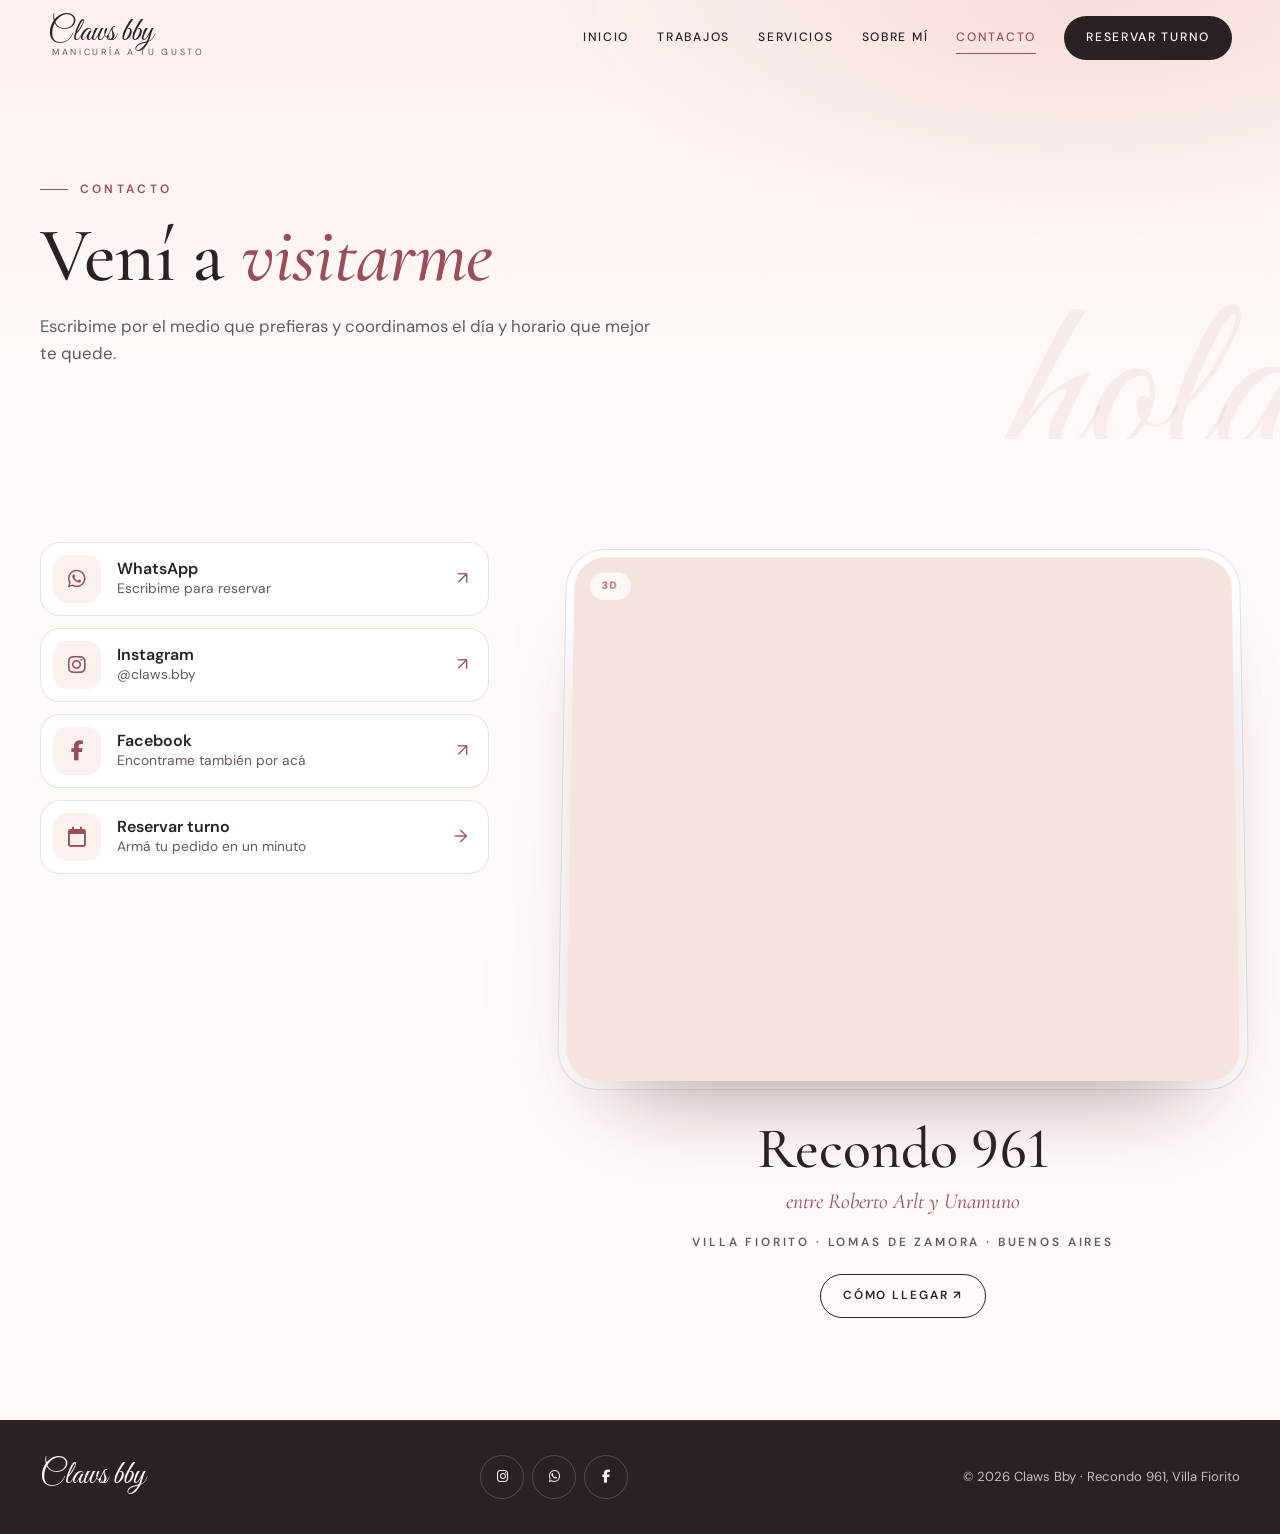
==== commit a481cf5b: "Volver al catálogo 3D con fotos reales y sacar las uñas 3D - El inicio vuelve a mostrar las fotos de" ====
--- a/contacto.html
+++ b/contacto.html
@@ -13,7 +13,7 @@
     <link rel="stylesheet" href="https://cdnjs.cloudflare.com/ajax/libs/font-awesome/6.5.2/css/all.min.css">
     <link rel="icon" type="image/png" href="imagenes/logoclaws.png">
     <link rel="stylesheet" href="https://unpkg.com/maplibre-gl@4.7.1/dist/maplibre-gl.css">
-    <link rel="stylesheet" href="styles/claws.css?v=3">
+    <link rel="stylesheet" href="styles/claws.css?v=4">
 
     <meta name="google-site-verification" content="ZXdp_35cvwfUtnxA4OKnfTFjsxWeMD-f0pZTL9o2TxY" />
 </head>
@@ -112,8 +112,8 @@
         <p id="visor-texto"></p>
     </dialog>
 
-    <script src="js/comun.js?v=3" defer></script>
+    <script src="js/comun.js?v=4" defer></script>
     <script src="https://unpkg.com/maplibre-gl@4.7.1/dist/maplibre-gl.js" defer></script>
-    <script src="js/mapa.js?v=3" defer></script>
+    <script src="js/mapa.js?v=4" defer></script>
 </body>
 </html>
--- a/styles/claws.css
+++ b/styles/claws.css
@@ -493,32 +493,60 @@
 
 .escena3d:active { cursor: grabbing; }
 
-.escena3d canvas { position: absolute; inset: 0; width: 100% !important; height: 100% !important; display: block; }
-
-.escena3d-respaldo {
+/* Carrusel 3D de fotos */
+.escena3d { display: grid; place-items: center; }
+
+.carrusel {
+    --tarjeta-w: clamp(210px, 18vw, 280px);
+    --tarjeta-h: calc(var(--tarjeta-w) * 1.36);
+    --radio: 500px;
+    position: relative;
+    width: var(--tarjeta-w);
+    height: var(--tarjeta-h);
+    perspective: 1100px;
+    perspective-origin: 50% 45%;
+    margin-top: -4vh;
+}
+
+.anillo { position: absolute; inset: 0; transform-style: preserve-3d; will-change: transform; }
+
+.tarjeta {
     position: absolute;
     inset: 0;
-    display: grid;
-    place-items: center;
-    text-align: center;
-    padding: 24px;
-    color: var(--tinta-suave);
-}
-
-.escena3d-cargando {
+    border-radius: 22px;
+    overflow: hidden;
+    backface-visibility: hidden;
+    -webkit-backface-visibility: hidden;
+    background: var(--nude);
+    box-shadow: 0 30px 60px -30px rgba(90, 40, 50, 0.45), 0 0 0 1px rgba(255, 255, 255, 0.5) inset;
+    transition: box-shadow 0.5s var(--ease-seda);
+    -webkit-box-reflect: below 14px linear-gradient(transparent 72%, rgba(255, 255, 255, 0.22));
+}
+
+.tarjeta img { width: 100%; height: 100%; object-fit: cover; pointer-events: none; }
+
+.tarjeta::after {
+    content: "";
+    position: absolute;
+    inset: 0;
+    background: linear-gradient(115deg, rgba(255, 255, 255, 0.35) 0%, transparent 32%, transparent 70%, rgba(255, 255, 255, 0.12) 100%);
+    pointer-events: none;
+}
+
+.tarjeta.activa { box-shadow: 0 40px 80px -28px rgba(155, 77, 91, 0.55), 0 0 0 1px rgba(255, 255, 255, 0.8) inset; cursor: zoom-in; }
+
+.carrusel-piso {
     position: absolute;
     left: 50%;
-    top: 50%;
-    width: 36px;
-    height: 36px;
-    margin: -18px 0 0 -18px;
+    top: calc(100% + 40px);
+    width: calc(var(--radio) * 2.1);
+    height: 120px;
+    transform: translateX(-50%);
     border-radius: 50%;
-    border: 2px solid var(--rosa-brillo);
-    border-top-color: var(--rosa-hondo);
-    animation: girar 0.9s linear infinite;
-}
-
-@keyframes girar { to { transform: rotate(360deg); } }
+    background: radial-gradient(ellipse at center, rgba(201, 123, 134, 0.22) 0%, transparent 68%);
+    pointer-events: none;
+    z-index: -1;
+}
 
 /* ficha del diseño seleccionado */
 .inicio-ficha {
@@ -1242,7 +1270,8 @@
     .inicio-acciones { justify-content: center; margin-top: 18px; }
     .inicio-acciones .boton { min-height: 46px; padding: 0 22px; }
 
-    .escena3d { grid-column: 1; grid-row: 2; min-height: 330px; margin: 0 -20px; }
+    .escena3d { grid-column: 1; grid-row: 2; min-height: 330px; margin: 0 -20px; overflow: hidden; }
+    .carrusel { --tarjeta-w: min(44vw, 27svh, 240px); margin-top: -30px; }
 
     .inicio-ficha { grid-row: 3; justify-content: center; gap: 14px; }
     .contador { display: none; }
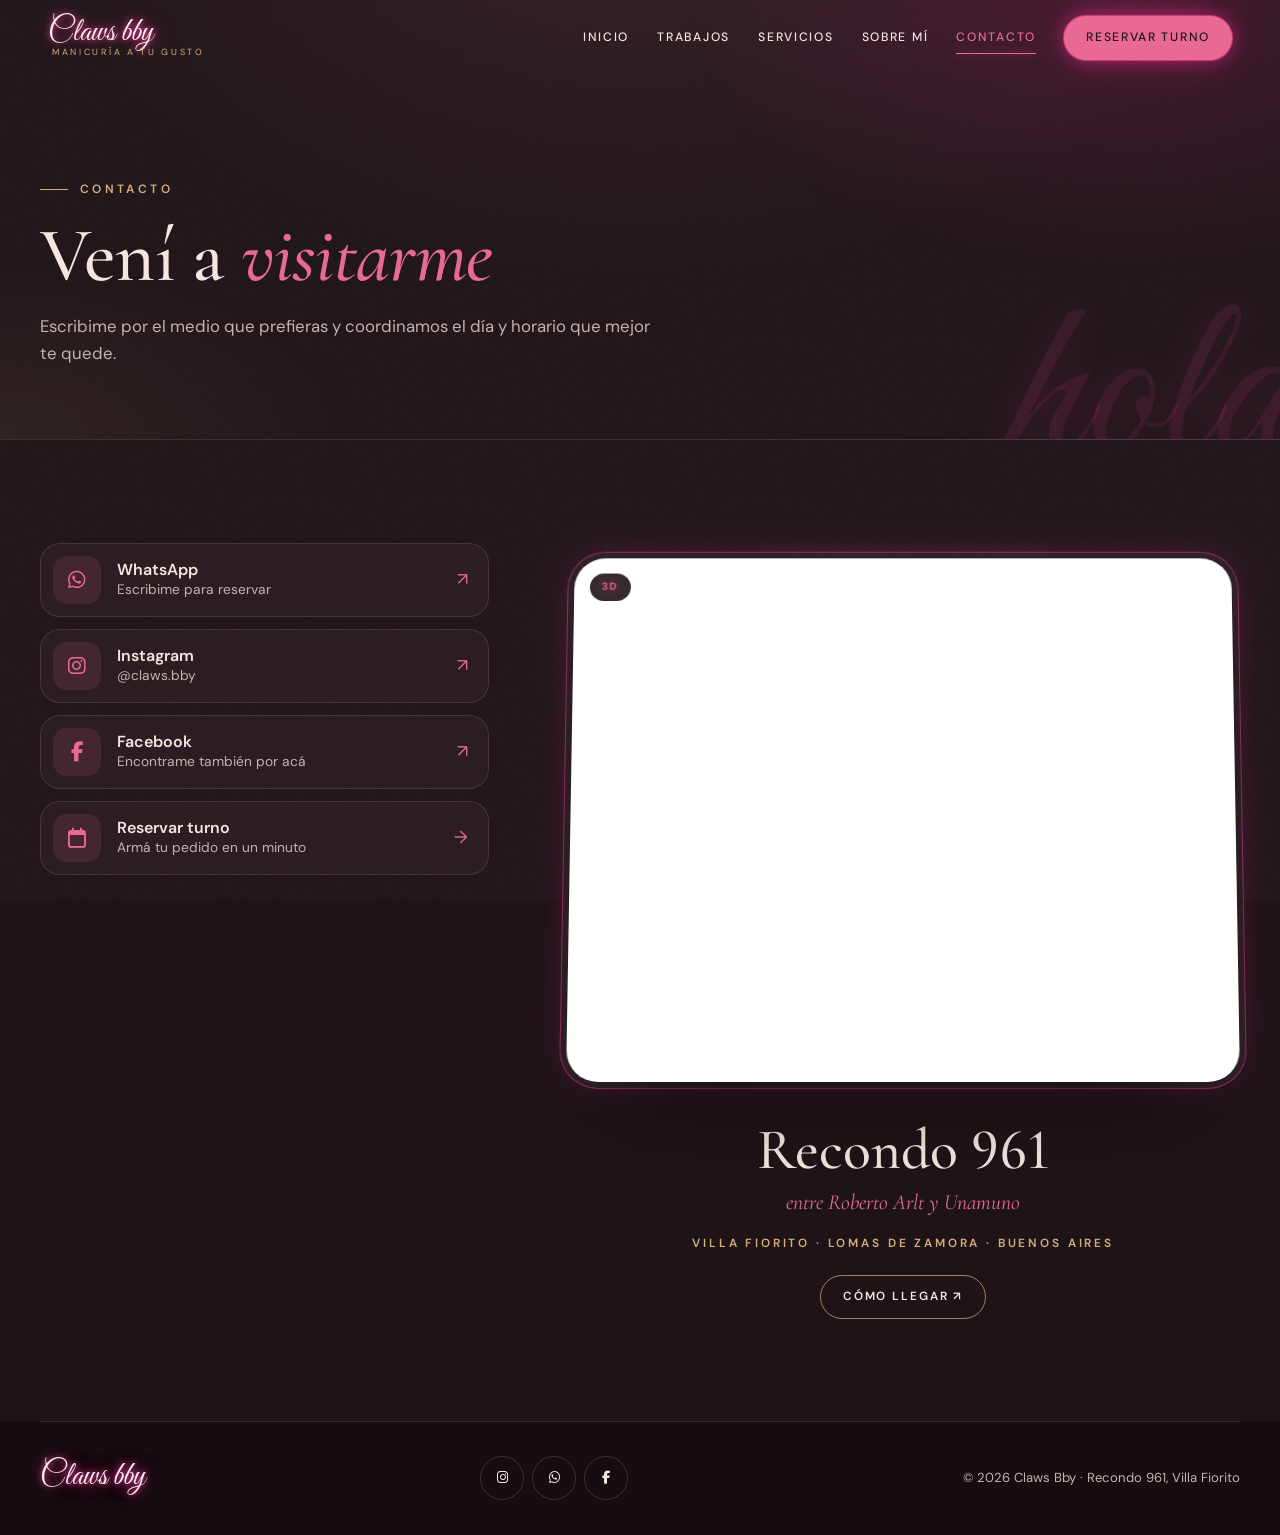
==== commit e0385806: "Nuevo estilo "Noche glam + neón" en todo el sitio - Fondo ciruela oscuro, texto crema, acentos rosa " ====
--- a/contacto.html
+++ b/contacto.html
@@ -5,7 +5,7 @@
     <meta name="viewport" content="width=device-width, initial-scale=1.0, viewport-fit=cover">
     <title>Claws Bby | Contacto y ubicación</title>
     <meta name="description" content="Contacto de Claws Bby: WhatsApp, Instagram, Facebook. Recondo 961 entre Roberto Arlt y Unamuno, Villa Fiorito.">
-    <meta name="theme-color" content="#fbf3f1">
+    <meta name="theme-color" content="#1e1418">
 
     <link rel="preconnect" href="https://fonts.googleapis.com">
     <link rel="preconnect" href="https://fonts.gstatic.com" crossorigin>
@@ -13,7 +13,7 @@
     <link rel="stylesheet" href="https://cdnjs.cloudflare.com/ajax/libs/font-awesome/6.5.2/css/all.min.css">
     <link rel="icon" type="image/png" href="imagenes/logoclaws.png">
     <link rel="stylesheet" href="https://unpkg.com/maplibre-gl@4.7.1/dist/maplibre-gl.css">
-    <link rel="stylesheet" href="styles/claws.css?v=4">
+    <link rel="stylesheet" href="styles/claws.css?v=6">
 
     <meta name="google-site-verification" content="ZXdp_35cvwfUtnxA4OKnfTFjsxWeMD-f0pZTL9o2TxY" />
 </head>
@@ -112,8 +112,8 @@
         <p id="visor-texto"></p>
     </dialog>
 
-    <script src="js/comun.js?v=4" defer></script>
+    <script src="js/comun.js?v=6" defer></script>
     <script src="https://unpkg.com/maplibre-gl@4.7.1/dist/maplibre-gl.js" defer></script>
-    <script src="js/mapa.js?v=4" defer></script>
+    <script src="js/mapa.js?v=6" defer></script>
 </body>
 </html>
--- a/styles/claws.css
+++ b/styles/claws.css
@@ -6,17 +6,24 @@
 @view-transition { navigation: auto; }
 
 :root {
-    --crema: #fffaf8;
-    --blush: #fbf1ee;
-    --blush-2: #f5e3de;
-    --nude: #ead2c9;
-    --rosa: #c97b86;
-    --rosa-hondo: #9b4d5b;   /* rosa para texto: contraste AA sobre crema */
-    --rosa-brillo: #f2c4c9;
-    --oro: #c6a07a;
-    --tinta: #2a2124;
-    --tinta-suave: #66585c;
-    --linea: rgba(42, 33, 36, 0.12);
+    /* Paleta "Noche glam + neón" */
+    --crema: #1e1418;        /* fondo ciruela oscuro */
+    --blush: #26191f;        /* superficie 1 */
+    --blush-2: #312129;      /* superficie 2 */
+    --superficie: #2b1d23;   /* tarjetas */
+    --superficie-trans: rgba(43, 29, 35, 0.72);
+    --nude: #3a2830;
+    --rosa: #e86a92;         /* bubblegum */
+    --rosa-hondo: #f08aab;   /* rosa para texto sobre oscuro */
+    --rosa-brillo: #ff4fa3;  /* neón */
+    --neon: #ff2d95;
+    --oro: #d4af7a;
+    --tinta: #f5e6e0;        /* texto crema */
+    --tinta-suave: #c7b2ad;
+    --linea: rgba(245, 230, 224, 0.12);
+
+    --glow-neon: 0 0 6px rgba(255, 79, 163, 0.9), 0 0 18px rgba(255, 45, 149, 0.55), 0 0 36px rgba(255, 45, 149, 0.3);
+    --glow-caja: 0 0 0 1px rgba(255, 79, 163, 0.6), 0 0 18px rgba(255, 45, 149, 0.45), 0 0 40px -6px rgba(255, 45, 149, 0.45);
 
     --f-display: "Cormorant Garamond", Georgia, serif;
     --f-firma: "Great Vibes", cursive;
@@ -141,7 +148,7 @@
 .boton-relleno {
     background: var(--tinta);
     color: var(--crema);
-    box-shadow: 0 14px 30px -14px rgba(42, 33, 36, 0.6);
+    box-shadow: 0 14px 30px -14px rgba(10, 5, 8, 0.6);
 }
 .boton-relleno:hover { background: var(--rosa-hondo); }
 
@@ -172,7 +179,7 @@
 }
 
 .nav.con-fondo {
-    background: rgba(255, 250, 248, 0.84);
+    background: rgba(30, 20, 24, 0.84);
     backdrop-filter: blur(14px) saturate(1.2);
     -webkit-backdrop-filter: blur(14px) saturate(1.2);
     box-shadow: 0 1px 0 var(--linea);
@@ -263,7 +270,7 @@
     position: relative;
     padding: calc(var(--nav-alto) + clamp(48px, 8vw, 96px)) 0 clamp(40px, 6vw, 72px);
     background:
-        radial-gradient(ellipse 60% 80% at 85% 0%, rgba(242, 196, 201, 0.45), transparent 70%),
+        radial-gradient(ellipse 60% 80% at 85% 0%, rgba(232, 106, 146, 0.2), transparent 70%),
         linear-gradient(180deg, var(--blush) 0%, var(--crema) 100%);
     overflow: hidden;
 }
@@ -280,7 +287,7 @@
     font-family: var(--f-firma);
     font-size: clamp(7rem, 18vw, 16rem);
     line-height: 1;
-    color: rgba(201, 123, 134, 0.1);
+    color: rgba(232, 106, 146, 0.12);
     pointer-events: none;
     user-select: none;
     white-space: nowrap;
@@ -315,7 +322,7 @@
     z-index: 100;
     display: grid;
     place-items: center;
-    background: radial-gradient(ellipse at 50% 40%, #fff 0%, var(--blush) 55%, var(--blush-2) 100%);
+    background: radial-gradient(ellipse at 50% 40%, #2e1c25 0%, var(--crema) 60%, #140c10 100%);
     transition: transform 1s var(--ease-telon), border-radius 1s var(--ease-telon);
     will-change: transform;
 }
@@ -332,8 +339,8 @@
     position: absolute;
     inset: 0;
     background:
-        radial-gradient(circle at 20% 25%, rgba(242, 196, 201, 0.55), transparent 40%),
-        radial-gradient(circle at 80% 75%, rgba(234, 210, 201, 0.7), transparent 45%);
+        radial-gradient(circle at 20% 25%, rgba(232, 106, 146, 0.25), transparent 40%),
+        radial-gradient(circle at 80% 75%, rgba(212, 175, 122, 0.17), transparent 45%);
     animation: respirar 6s ease-in-out infinite alternate;
 }
 
@@ -413,7 +420,7 @@
     border-radius: 999px;
     transition: color 0.2s, background 0.2s;
 }
-.intro-saltar:hover { color: var(--tinta); background: rgba(255, 255, 255, 0.6); }
+.intro-saltar:hover { color: var(--tinta); background: var(--superficie-trans); }
 
 @keyframes trazar { to { stroke-dashoffset: 0; } }
 @keyframes rellenar { to { fill: var(--tinta); stroke-width: 0; } }
@@ -445,15 +452,15 @@
     column-gap: 2vw;
     overflow: hidden;
     background:
-        radial-gradient(ellipse 55% 65% at 68% 50%, #fff 0%, transparent 70%),
+        radial-gradient(ellipse 55% 65% at 68% 50%, rgba(232, 106, 146, 0.14) 0%, transparent 70%),
         linear-gradient(180deg, var(--blush) 0%, var(--crema) 100%);
 }
 
 .inicio-fondo { position: absolute; inset: 0; pointer-events: none; }
 
 .orbe { position: absolute; border-radius: 50%; filter: blur(60px); opacity: 0.7; }
-.orbe-1 { width: 40vw; height: 40vw; right: 10%; top: 10%; background: rgba(242, 196, 201, 0.55); }
-.orbe-2 { width: 30vw; height: 30vw; left: -6%; bottom: -10%; background: rgba(234, 210, 201, 0.8); }
+.orbe-1 { width: 40vw; height: 40vw; right: 10%; top: 10%; background: rgba(232, 106, 146, 0.25); }
+.orbe-2 { width: 30vw; height: 30vw; left: -6%; bottom: -10%; background: rgba(212, 175, 122, 0.2); }
 
 .inicio-texto {
     position: relative;
@@ -518,9 +525,9 @@
     backface-visibility: hidden;
     -webkit-backface-visibility: hidden;
     background: var(--nude);
-    box-shadow: 0 30px 60px -30px rgba(90, 40, 50, 0.45), 0 0 0 1px rgba(255, 255, 255, 0.5) inset;
+    box-shadow: 0 30px 60px -30px rgba(0, 0, 0, 0.63), 0 0 0 1px rgba(245, 230, 224, 0.14) inset;
     transition: box-shadow 0.5s var(--ease-seda);
-    -webkit-box-reflect: below 14px linear-gradient(transparent 72%, rgba(255, 255, 255, 0.22));
+    -webkit-box-reflect: below 14px linear-gradient(transparent 72%, rgba(255, 255, 255, 0.12));
 }
 
 .tarjeta img { width: 100%; height: 100%; object-fit: cover; pointer-events: none; }
@@ -533,7 +540,7 @@
     pointer-events: none;
 }
 
-.tarjeta.activa { box-shadow: 0 40px 80px -28px rgba(155, 77, 91, 0.55), 0 0 0 1px rgba(255, 255, 255, 0.8) inset; cursor: zoom-in; }
+.tarjeta.activa { box-shadow: 0 40px 80px -28px rgba(255, 45, 149, 0.55), 0 0 0 1px rgba(255, 79, 163, 0.75), 0 0 28px rgba(255, 45, 149, 0.35); cursor: zoom-in; }
 
 .carrusel-piso {
     position: absolute;
@@ -543,7 +550,7 @@
     height: 120px;
     transform: translateX(-50%);
     border-radius: 50%;
-    background: radial-gradient(ellipse at center, rgba(201, 123, 134, 0.22) 0%, transparent 68%);
+    background: radial-gradient(ellipse at center, rgba(232, 106, 146, 0.26) 0%, transparent 68%);
     pointer-events: none;
     z-index: -1;
 }
@@ -603,7 +610,7 @@
     padding: 6px 14px 6px 6px;
     min-height: 52px;
     border-radius: 999px;
-    background: rgba(255, 255, 255, 0.75);
+    background: var(--superficie-trans);
     border: 1px solid var(--linea);
     font-size: 0.74rem;
     font-weight: 500;
@@ -612,7 +619,7 @@
     transition: border-color 0.3s, box-shadow 0.3s;
 }
 
-.foto-real:hover { border-color: var(--rosa-brillo); box-shadow: 0 10px 24px -14px rgba(155, 77, 91, 0.5); }
+.foto-real:hover { border-color: var(--rosa-brillo); box-shadow: 0 10px 24px -14px rgba(255, 45, 149, 0.4); }
 
 .foto-real img { width: 40px; height: 40px; border-radius: 50%; object-fit: cover; }
 .foto-real small { display: block; color: var(--tinta-suave); font-size: 0.68rem; }
@@ -624,7 +631,7 @@
     height: 48px;
     border-radius: 50%;
     border: 1px solid var(--linea);
-    background: rgba(255, 255, 255, 0.6);
+    background: var(--superficie-trans);
     display: grid;
     place-items: center;
     transition: background-color 0.3s, border-color 0.3s, transform 0.3s var(--ease-seda);
@@ -701,7 +708,7 @@
     aspect-ratio: 4 / 5;
     border-radius: 999px 999px 28px 28px;
     overflow: hidden;
-    box-shadow: 0 40px 80px -40px rgba(90, 40, 50, 0.45);
+    box-shadow: 0 40px 80px -40px rgba(0, 0, 0, 0.63);
 }
 
 .sobre-foto img { width: 100%; height: 100%; object-fit: cover; }
@@ -809,7 +816,7 @@
 .paso {
     padding: 30px 28px;
     border-radius: 28px;
-    background: #fff;
+    background: var(--superficie);
     border: 1px solid var(--linea);
 }
 
@@ -841,7 +848,7 @@
     font-size: 0.78rem;
     font-weight: 500;
     letter-spacing: 0.08em;
-    background: #fff;
+    background: var(--superficie);
     transition: background-color 0.3s, color 0.3s, border-color 0.3s;
 }
 
@@ -882,7 +889,7 @@
     content: "";
     position: absolute;
     inset: 0;
-    background: linear-gradient(180deg, transparent 50%, rgba(42, 33, 36, 0.65));
+    background: linear-gradient(180deg, transparent 50%, rgba(10, 5, 8, 0.65));
     opacity: 0.85;
     transition: opacity 0.4s;
 }
@@ -899,7 +906,7 @@
 .obra-texto small { font-size: 0.66rem; font-weight: 600; letter-spacing: 0.22em; text-transform: uppercase; opacity: 0.85; }
 .obra-texto span { display: block; font-family: var(--f-display); font-style: italic; font-size: 1.35rem; line-height: 1.15; }
 
-.obra:hover { box-shadow: 0 30px 60px -30px rgba(90, 40, 50, 0.55); }
+.obra:hover { box-shadow: 0 30px 60px -30px rgba(0, 0, 0, 0.77); }
 .obra:hover img { transform: scale(1.06); }
 
 .obra.oculta { display: none; }
@@ -923,13 +930,13 @@
     min-height: 72px;
     padding: 12px 20px 12px 12px;
     border-radius: 20px;
-    background: #fff;
+    background: var(--superficie);
     border: 1px solid var(--linea);
     text-decoration: none;
     transition: transform 0.4s var(--ease-seda), box-shadow 0.4s, border-color 0.3s;
 }
 
-.canal:hover { transform: translateX(6px); border-color: var(--rosa-brillo); box-shadow: 0 20px 40px -24px rgba(155, 77, 91, 0.45); }
+.canal:hover { transform: translateX(6px); border-color: var(--rosa-brillo); box-shadow: 0 20px 40px -24px rgba(255, 45, 149, 0.36); }
 
 .canal-icono {
     width: 48px;
@@ -959,7 +966,7 @@
     border-radius: 32px;
     overflow: hidden;
     background: var(--blush-2);
-    box-shadow: 0 50px 90px -50px rgba(90, 40, 50, 0.55), 0 0 0 8px #fff, 0 0 0 9px var(--linea);
+    box-shadow: 0 50px 90px -50px rgba(0, 0, 0, 0.77), 0 0 0 6px var(--blush-2), 0 0 0 7px rgba(255, 79, 163, 0.45), 0 0 40px -4px rgba(255, 45, 149, 0.35);
     transform: perspective(1400px) rotateX(4deg);
     transform-origin: 50% 100%;
 }
@@ -973,7 +980,7 @@
     z-index: 2;
     padding: 6px 12px;
     border-radius: 999px;
-    background: rgba(255, 250, 248, 0.9);
+    background: rgba(30, 20, 24, 0.9);
     font-size: 0.66rem;
     font-weight: 600;
     letter-spacing: 0.22em;
@@ -990,7 +997,7 @@
     border-radius: 50% 50% 50% 0;
     transform: rotate(-45deg);
     background: linear-gradient(135deg, var(--rosa) 0%, var(--rosa-hondo) 100%);
-    box-shadow: 0 10px 24px -6px rgba(155, 77, 91, 0.6), 0 0 0 4px #fff;
+    box-shadow: 0 10px 24px -6px rgba(255, 45, 149, 0.48), 0 0 0 3px #1e1418, 0 0 22px rgba(255, 45, 149, 0.8);
     display: grid;
     place-items: center;
     animation: pinRebote 2.4s var(--ease-seda) infinite;
@@ -1004,7 +1011,7 @@
     width: 26px;
     height: 8px;
     border-radius: 50%;
-    background: rgba(90, 40, 50, 0.3);
+    background: rgba(0, 0, 0, 0.42);
     filter: blur(2px);
     animation: pinSombra 2.4s var(--ease-seda) infinite;
 }
@@ -1039,7 +1046,7 @@
 }
 
 .maplibregl-ctrl-group { border-radius: 14px !important; box-shadow: 0 8px 20px -10px rgba(0, 0, 0, 0.25) !important; }
-.maplibregl-ctrl-attrib { font-size: 10px; background: rgba(255, 250, 248, 0.75) !important; }
+.maplibregl-ctrl-attrib { font-size: 10px; background: rgba(30, 20, 24, 0.75) !important; }
 
 
 /* ==================== TURNOS ==================== */
@@ -1054,15 +1061,18 @@
 .tarjeta-form {
     padding: clamp(28px, 4vw, 48px);
     border-radius: 32px;
-    background: #fff;
+    background: var(--superficie);
     border: 1px solid var(--linea);
-    box-shadow: 0 40px 80px -50px rgba(90, 40, 50, 0.4);
+    box-shadow: 0 40px 80px -50px rgba(0, 0, 0, 0.56);
 }
 
 .tarjeta-form h2 { font-size: clamp(1.9rem, 3vw, 2.4rem); margin-bottom: 6px; }
 .tarjeta-form > p { color: var(--tinta-suave); margin-bottom: 28px; }
 
 .campos { display: grid; grid-template-columns: 1fr 1fr; gap: 18px; }
+.turno-grid > *, .campos > * { min-width: 0; }
+fieldset { min-width: 0; padding: 0; margin: 0; }
+.campo select { width: 100%; }
 .campo { display: flex; flex-direction: column; gap: 8px; }
 .campo-ancho { grid-column: 1 / -1; }
 
@@ -1088,8 +1098,8 @@
 .campo textarea:focus {
     outline: none;
     border-color: var(--rosa);
-    background: #fff;
-    box-shadow: 0 0 0 4px rgba(242, 196, 201, 0.55);
+    background: var(--superficie);
+    box-shadow: 0 0 0 4px rgba(232, 106, 146, 0.25);
 }
 
 .campo .ayuda { font-size: 0.8rem; color: var(--tinta-suave); }
@@ -1136,7 +1146,7 @@
     width: min(220px, 100%);
     margin: 18px auto 14px;
     border-radius: 20px;
-    background: #fff;
+    background: var(--superficie);
     padding: 12px;
 }
 
@@ -1161,7 +1171,7 @@
     transform: translate(-50%, -55%);
     font-family: var(--f-firma);
     font-size: clamp(8rem, 22vw, 20rem);
-    color: rgba(242, 196, 201, 0.08);
+    color: rgba(232, 106, 146, 0.04);
     white-space: nowrap;
     pointer-events: none;
 }
@@ -1170,7 +1180,7 @@
 .final h2 { max-width: 16ch; margin: 0 auto 36px; }
 .final h2 em { color: var(--rosa-brillo); display: block; }
 
-.pie { background: var(--tinta); color: rgba(255, 250, 248, 0.72); padding: 0 0 32px; }
+.pie { background: var(--tinta); color: rgba(30, 20, 24, 0.72); padding: 0 0 32px; }
 
 .pie-contenido {
     display: flex;
@@ -1178,7 +1188,7 @@
     justify-content: space-between;
     gap: 24px;
     padding-top: 30px;
-    border-top: 1px solid rgba(255, 250, 248, 0.12);
+    border-top: 1px solid rgba(30, 20, 24, 0.12);
     font-size: 0.82rem;
     flex-wrap: wrap;
 }
@@ -1193,7 +1203,7 @@
     border-radius: 50%;
     display: grid;
     place-items: center;
-    border: 1px solid rgba(255, 250, 248, 0.2);
+    border: 1px solid rgba(30, 20, 24, 0.2);
     color: var(--crema);
     text-decoration: none;
     transition: background-color 0.3s, color 0.3s;
@@ -1216,7 +1226,7 @@
     overflow: visible;
 }
 
-.visor::backdrop { background: rgba(42, 33, 36, 0.75); backdrop-filter: blur(8px); }
+.visor::backdrop { background: rgba(10, 5, 8, 0.75); backdrop-filter: blur(8px); }
 .visor[open] { animation: visorEntra 0.5s var(--ease-seda); }
 
 .visor img {
@@ -1299,7 +1309,7 @@
         flex-direction: column;
         justify-content: center;
         gap: 14px;
-        background: rgba(255, 250, 248, 0.97);
+        background: rgba(30, 20, 24, 0.97);
         backdrop-filter: blur(16px);
         -webkit-backdrop-filter: blur(16px);
         opacity: 0;
@@ -1335,6 +1345,199 @@
 
 @media (min-width: 1024px) and (max-height: 760px) {
     .inicio-texto h1 { font-size: clamp(2.6rem, 5vw, 4.4rem); }
+}
+
+/* =========================================================
+   TEMA "NOCHE GLAM + NEÓN"
+   El neón se usa solo en logo, botones, corazones y pocos detalles.
+   ========================================================= */
+
+::selection { background: rgba(232, 106, 146, 0.45); color: #fff; }
+
+html { color-scheme: dark; background: var(--crema); }
+
+body {
+    background:
+        radial-gradient(ellipse 70% 40% at 50% -10%, rgba(232, 106, 146, 0.12), transparent 70%),
+        var(--crema);
+}
+
+/* grano sutil para que el oscuro no se vea plano */
+body::before {
+    content: "";
+    position: fixed;
+    inset: 0;
+    z-index: 0;
+    pointer-events: none;
+    opacity: 0.05;
+    background-image: url("data:image/svg+xml,%3Csvg xmlns='http://www.w3.org/2000/svg' width='160' height='160'%3E%3Cfilter id='n'%3E%3CfeTurbulence type='fractalNoise' baseFrequency='.9' numOctaves='2'/%3E%3C/filter%3E%3Crect width='100%25' height='100%25' filter='url(%23n)'/%3E%3C/svg%3E");
+}
+
+main, .pie { position: relative; z-index: 1; }
+
+em { color: var(--rosa); }
+.kicker { color: var(--oro); }
+
+/* Logo con neón */
+.nav-logo-firma,
+.pie-firma {
+    color: #ffe9f2;
+    text-shadow: var(--glow-neon);
+}
+.nav-logo-sub { color: var(--oro); }
+
+/* Botones */
+.boton-relleno,
+.nav-links .nav-cta {
+    background: var(--rosa);
+    color: #1e1418;
+    box-shadow: var(--glow-caja);
+}
+.boton-relleno:hover,
+.nav-links .nav-cta:hover,
+.nav-links .nav-cta[aria-current="page"] {
+    background: var(--rosa-brillo);
+    color: #1e1418;
+    box-shadow: 0 0 0 1px rgba(255, 79, 163, 0.9), 0 0 24px rgba(255, 45, 149, 0.7), 0 0 60px -4px rgba(255, 45, 149, 0.6);
+}
+
+.boton-linea { border-color: rgba(212, 175, 122, 0.7); color: var(--tinta); }
+.boton-linea:hover { background: transparent; color: #fff; border-color: var(--rosa-brillo); box-shadow: var(--glow-caja); }
+
+.boton-claro { background: var(--rosa); color: #1e1418; box-shadow: var(--glow-caja); }
+.boton-claro:hover { background: var(--rosa-brillo); }
+
+.boton-whatsapp { background: #25d366; color: #0b2416; box-shadow: 0 0 20px -4px rgba(37, 211, 102, 0.6); }
+.boton-whatsapp:hover { background: #3ee07a; }
+
+.nav-links a[aria-current="page"] { color: var(--rosa); }
+.nav-links a:not(.nav-cta)::after { background: var(--rosa); box-shadow: 0 0 8px rgba(255, 45, 149, 0.8); }
+
+.nav.con-fondo { background: rgba(30, 20, 24, 0.82); box-shadow: 0 1px 0 rgba(255, 79, 163, 0.18); }
+
+/* Cabeceras de subpágina */
+.cabecera {
+    background:
+        radial-gradient(ellipse 50% 90% at 88% 0%, rgba(255, 45, 149, 0.16), transparent 70%),
+        radial-gradient(ellipse 40% 60% at 0% 100%, rgba(212, 175, 122, 0.08), transparent 70%),
+        transparent;
+    border-bottom: 1px solid var(--linea);
+}
+.cabecera-firma { color: rgba(255, 79, 163, 0.09); text-shadow: 0 0 40px rgba(255, 45, 149, 0.15); }
+
+/* Intro */
+.intro { background: radial-gradient(ellipse at 50% 42%, #33202a 0%, #1e1418 55%, #120a0e 100%); }
+.intro-brillo {
+    background:
+        radial-gradient(circle at 22% 25%, rgba(255, 45, 149, 0.16), transparent 40%),
+        radial-gradient(circle at 80% 75%, rgba(212, 175, 122, 0.12), transparent 45%);
+}
+.intro-firma text { stroke: #ffd6e8; }
+@keyframes rellenar { to { fill: #ffe9f2; stroke-width: 0; } }
+.intro-firma { filter: drop-shadow(0 0 6px rgba(255, 79, 163, 0.85)) drop-shadow(0 0 22px rgba(255, 45, 149, 0.5)); }
+.intro-arco { stroke: var(--oro); }
+.intro-sub { color: var(--oro); }
+.intro-corazon { fill: var(--rosa-brillo); filter: drop-shadow(0 0 6px #ff4fa3) drop-shadow(0 0 16px #ff2d95); }
+.intro-saltar:hover { color: var(--tinta); background: rgba(255, 255, 255, 0.06); }
+
+/* Inicio */
+.inicio {
+    background:
+        radial-gradient(ellipse 50% 60% at 68% 52%, rgba(255, 45, 149, 0.13) 0%, transparent 70%),
+        transparent;
+}
+.orbe-1 { background: rgba(255, 45, 149, 0.16); }
+.orbe-2 { background: rgba(212, 175, 122, 0.1); }
+.carrusel-piso { background: radial-gradient(ellipse at center, rgba(255, 45, 149, 0.28) 0%, transparent 68%); }
+.contador b { color: var(--tinta); }
+.ficha-tipo { color: var(--oro); }
+.foto-real { background: var(--superficie-trans); }
+.foto-real:hover { border-color: rgba(255, 79, 163, 0.6); box-shadow: 0 0 18px rgba(255, 45, 149, 0.3); }
+
+.control { background: var(--superficie-trans); }
+.control:hover { background: var(--rosa); border-color: var(--rosa); box-shadow: var(--glow-caja); }
+.control:hover svg { stroke: #1e1418; }
+
+/* Superficies y tarjetas */
+.paso, .canal, .tarjeta-form, .filtro { background: var(--superficie); }
+.fondo-blush { background: linear-gradient(160deg, #2b1c23, #22161b); border: 1px solid var(--linea); }
+.paso-num { color: var(--rosa); text-shadow: 0 0 10px rgba(255, 45, 149, 0.5); }
+
+.lista-precios li:hover { background: rgba(232, 106, 146, 0.07); }
+.lista-precios strong { color: var(--oro); }
+.precio-nombre h3::before { color: var(--rosa); }
+.valor-num { color: var(--rosa); }
+
+.sobre-foto { box-shadow: 0 40px 80px -40px rgba(0, 0, 0, 0.7), 0 0 0 1px rgba(255, 79, 163, 0.35), 0 0 40px -10px rgba(255, 45, 149, 0.4); }
+.sobre-sello { color: #ffe9f2; text-shadow: var(--glow-neon); }
+.cita cite { color: #ffe9f2; text-shadow: var(--glow-neon); }
+
+.filtro:hover { border-color: var(--rosa); }
+.filtro[aria-pressed="true"] { background: var(--rosa); color: #1e1418; border-color: var(--rosa); box-shadow: var(--glow-caja); }
+
+.obra { background: var(--nude); }
+.obra::after { background: linear-gradient(180deg, transparent 45%, rgba(18, 10, 14, 0.88)); }
+.obra-texto small { color: var(--oro); opacity: 1; }
+.obra:hover { box-shadow: 0 0 0 1px rgba(255, 79, 163, 0.55), 0 0 30px rgba(255, 45, 149, 0.3); }
+
+.canal-icono { background: rgba(232, 106, 146, 0.12); color: var(--rosa); }
+.canal:hover { border-color: rgba(255, 79, 163, 0.55); box-shadow: 0 0 24px -6px rgba(255, 45, 149, 0.5); }
+.canal:hover .canal-icono { background: var(--rosa); color: #1e1418; box-shadow: var(--glow-caja); }
+.canal-flecha { color: var(--rosa); }
+
+/* Formulario */
+.campo input,
+.campo select,
+.campo textarea { background: #1a1115; color: var(--tinta); border-color: rgba(245, 230, 224, 0.16); }
+.campo input::placeholder,
+.campo textarea::placeholder { color: rgba(199, 178, 173, 0.6); }
+.campo input:focus,
+.campo select:focus,
+.campo textarea:focus { background: #1f1419; border-color: var(--rosa); box-shadow: 0 0 0 3px rgba(232, 106, 146, 0.25), 0 0 18px rgba(255, 45, 149, 0.25); }
+.campo select option { background: #1e1418; color: var(--tinta); }
+.campo .error { color: #ff8fa8; }
+.opciones-chip label { background: #1a1115; }
+.opciones-chip label:has(input:checked) { background: var(--rosa); color: #1e1418; border-color: var(--rosa); box-shadow: var(--glow-caja); }
+
+.tarjeta-qr { background: linear-gradient(160deg, #2e1d25, #22161b); border: 1px solid var(--linea); }
+.tarjeta-qr img { background: #fff; box-shadow: 0 0 0 1px rgba(255, 79, 163, 0.5), 0 0 26px rgba(255, 45, 149, 0.35); }
+
+/* Mapa */
+.mapa-etiqueta { color: var(--rosa); text-shadow: 0 0 8px rgba(255, 45, 149, 0.7); }
+.ubicacion-detalle { color: var(--rosa); }
+.ubicacion-localidad { color: var(--oro); }
+.maplibregl-ctrl-group { background: #2b1d23 !important; }
+.maplibregl-ctrl-group button + button { border-top-color: rgba(245, 230, 224, 0.12) !important; }
+.maplibregl-ctrl-icon { filter: invert(0.9); }
+.maplibregl-ctrl-attrib, .maplibregl-ctrl-attrib a { color: #c7b2ad !important; }
+
+/* CTA final y footer */
+.final {
+    background:
+        radial-gradient(ellipse 60% 80% at 50% 120%, rgba(255, 45, 149, 0.25), transparent 70%),
+        #150d11;
+    color: var(--tinta);
+    border-top: 1px solid rgba(255, 79, 163, 0.2);
+}
+.final-firma { color: rgba(255, 79, 163, 0.08); }
+.final h2 em { color: var(--rosa); text-shadow: 0 0 20px rgba(255, 45, 149, 0.45); }
+
+.pie { background: #150d11; color: var(--tinta-suave); }
+.pie-contenido { border-top-color: var(--linea); }
+.pie-redes a { color: var(--tinta); border-color: rgba(245, 230, 224, 0.16); }
+.pie-redes a:hover { background: var(--rosa); color: #1e1418; box-shadow: var(--glow-caja); }
+
+/* Visor */
+.visor::backdrop { background: rgba(12, 6, 9, 0.85); }
+.visor img { box-shadow: 0 0 0 1px rgba(255, 79, 163, 0.5), 0 0 50px rgba(255, 45, 149, 0.3); }
+.visor p { color: var(--tinta); }
+.visor-cerrar, .visor-nav { background: var(--rosa); color: #1e1418; box-shadow: var(--glow-caja); }
+
+.saltar-contenido { background: var(--rosa); color: #1e1418; }
+:focus-visible { outline-color: var(--rosa-brillo); }
+
+@media (max-width: 900px) {
+    .nav-links { background: rgba(22, 13, 17, 0.97); }
 }
 
 @media (prefers-reduced-motion: reduce) {
